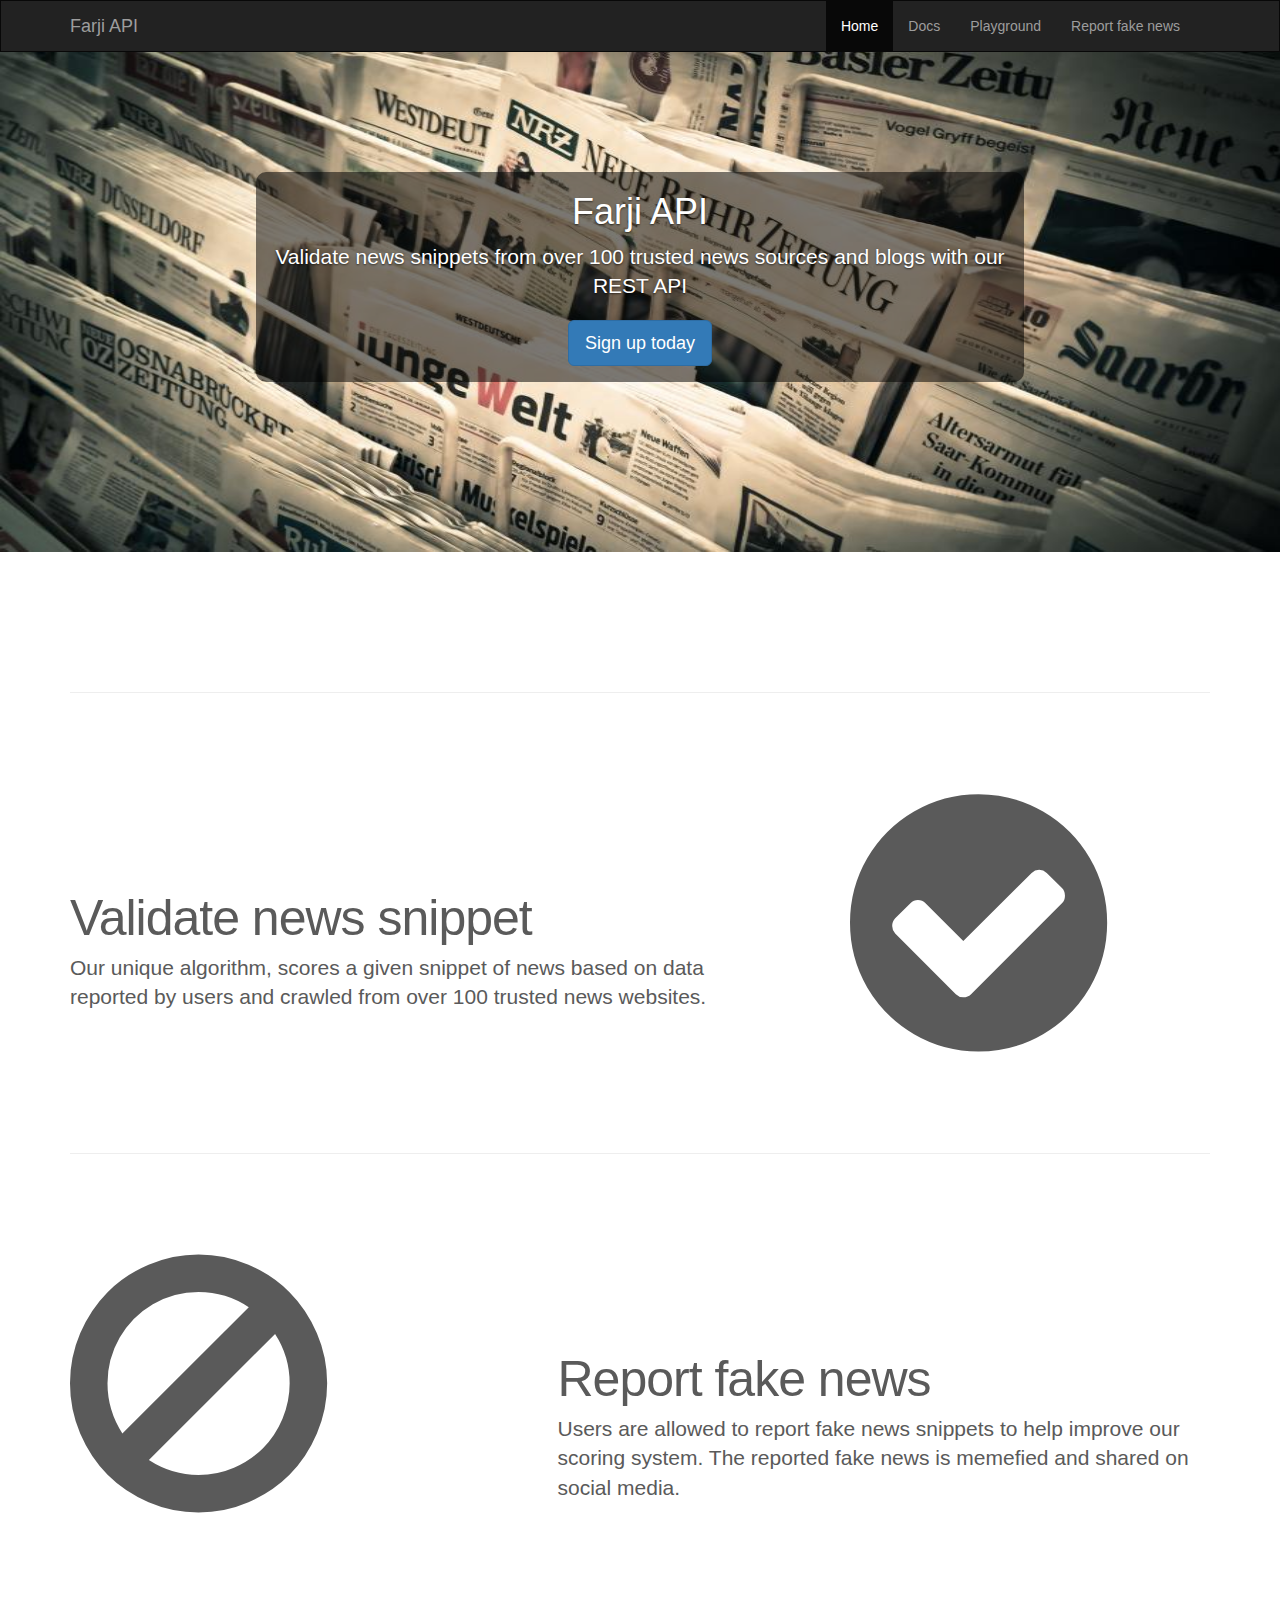
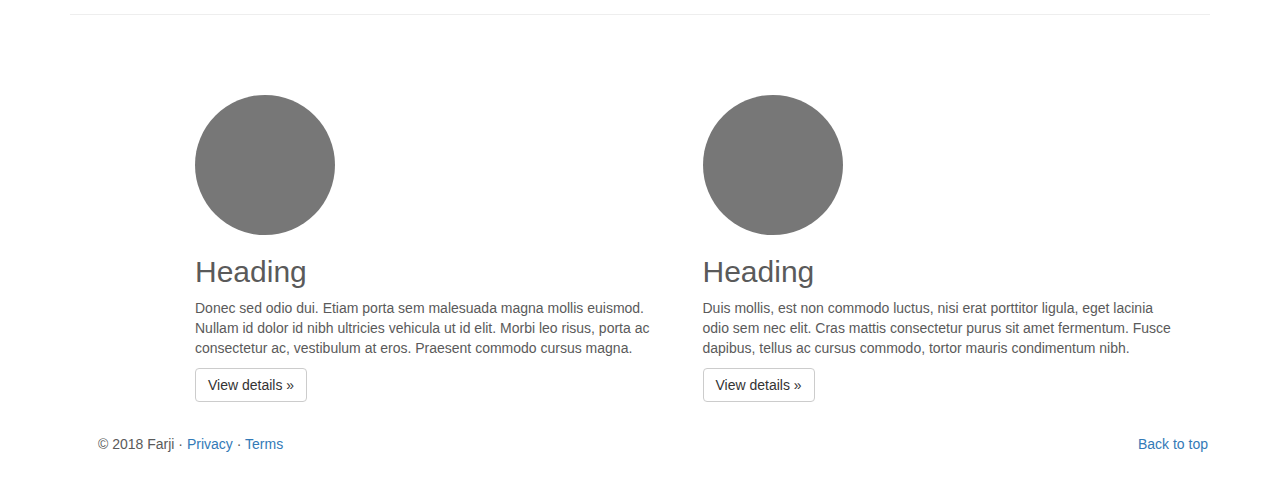
==== Frontend/index.html @ 92302d2e "removed sample" ====
<html lang="en">
  <head>
    <meta charset="utf-8">
    <meta http-equiv="X-UA-Compatible" content="IE=edge">
    <meta name="viewport" content="width=device-width, initial-scale=1">
    <!-- The above 3 meta tags *must* come first in the head; any other head content must come *after* these tags -->
    <meta name="description" content="">
    <meta name="author" content="">
    <link rel="icon" href="../../favicon.ico">

    <title>Carousel Template for Bootstrap</title>

    <!-- Bootstrap core CSS -->
    <link rel="stylesheet" href="https://maxcdn.bootstrapcdn.com/bootstrap/3.3.7/css/bootstrap.min.css">
    <link rel="stylesheet" href="vendor/font-awesome/css/font-awesome.min.css">

    <!-- Custom styles for this template -->
    <link href="css/carousel.css" rel="stylesheet">
  </head>
<!-- NAVBAR
================================================== -->
  <body>

    <nav class="navbar navbar-inverse">
      <div class="container">
        <div class="navbar-header">
          <button type="button" class="navbar-toggle collapsed" data-toggle="collapse" data-target="#navbar" aria-expanded="false" aria-controls="navbar">
            <span class="sr-only">Toggle navigation</span>
            <span class="icon-bar"></span>
            <span class="icon-bar"></span>
            <span class="icon-bar"></span>
          </button>
          <a class="navbar-brand" href="#">Farji API</a>
        </div>
        <div id="navbar" class="navbar-collapse collapse">
          <ul class="nav navbar-nav pull-right">
            <li class="active"><a href="#">Home</a></li>
            <li><a href="#about">Docs</a></li>
            <li><a href="#contact">Playground</a></li>
            <li><a href="#contact">Report fake news</a></li>
          </ul>
        </div>
      </div>
    </nav>

    <!-- Carousel
    ================================================== -->
    <div id="myCarousel" class="carousel slide" data-ride="carousel">
      <!-- Indicators -->
      <div class="carousel-inner">
        <div class="item active">
          <img class="first-slide" src="img/bg-masthead.jpg" alt="First slide">
          <div class="container">
            <div class="carousel-caption">
              <h1>Farji API</h1>
              <p>Validate news snippets from over 100 trusted news sources and blogs with our REST API</p>
              <p><a class="btn btn-lg btn-primary" href="#" role="button">Sign up today</a></p>
            </div>
          </div>
        </div>
      </div>
    </div>


    <div class="container marketing">


      <div class="row">
        
      </div>

      <!-- START THE FEATURETTES -->

      <hr class="featurette-divider">

      <div class="row featurette">
        <div class="col-md-7">
          <h2 class="featurette-heading">Validate news snippet</h2>
          <p class="lead">Our unique algorithm, scores a given snippet of news based on data reported by users and crawled from over 100 trusted news websites.</p>
        </div>
        <div class="col-md-offset-1 col-md-4">
          <i class="fa fa-check-circle fa-5x ficon"></i>
        </div>
      </div>

      <hr class="featurette-divider">

      <div class="row featurette">
        <div class="col-md-5">
          <i class="fa fa-ban fa-5x ficon"></i>
        </div>
        <div class="col-md-7">
          <h2 class="featurette-heading">Report fake news</h2>
          <p class="lead">Users are allowed to report fake news snippets to help improve our scoring system. The reported fake news is memefied and shared on social media.</p>
        </div>
      </div>

      <hr class="featurette-divider">
<!-- 
      <div class="row featurette">
        <div class="col-md-7">
          <h2 class="featurette-heading">And lastly, this one. <span class="text-muted">Checkmate.</span></h2>
          <p class="lead">Donec ullamcorper nulla non metus auctor fringilla. Vestibulum id ligula porta felis euismod semper. Praesent commodo cursus magna, vel scelerisque nisl consectetur. Fusce dapibus, tellus ac cursus commodo.</p>
        </div>
        <div class="col-md-offset-1 col-md-4">
          <i class="fa fa-check-circle fa-5x ficon"></i>
        </div>
      </div>

      <hr class="featurette-divider"> -->

      <!-- /END THE FEATURETTES -->

      <!-- Three columns of text below the carousel -->
      <div class="row col-lg-offset-1 col-lg-11">
        <div class="col-lg-6">
          <img class="img-circle" src="[data-uri]" alt="Generic placeholder image" width="140" height="140">
          <h2>Heading</h2>
          <p>Donec sed odio dui. Etiam porta sem malesuada magna mollis euismod. Nullam id dolor id nibh ultricies vehicula ut id elit. Morbi leo risus, porta ac consectetur ac, vestibulum at eros. Praesent commodo cursus magna.</p>
          <p><a class="btn btn-default" href="#" role="button">View details &raquo;</a></p>
        </div><!-- /.col-lg-6 -->
        <div class="col-lg-6">
          <img class="img-circle" src="[data-uri]" alt="Generic placeholder image" width="140" height="140">
          <h2>Heading</h2>
          <p>Duis mollis, est non commodo luctus, nisi erat porttitor ligula, eget lacinia odio sem nec elit. Cras mattis consectetur purus sit amet fermentum. Fusce dapibus, tellus ac cursus commodo, tortor mauris condimentum nibh.</p>
          <p><a class="btn btn-default" href="#" role="button">View details &raquo;</a></p>
        </div><!-- /.col-lg-6 -->
      </div><!-- /.row -->

      <!-- FOOTER -->
      <footer class="col-lg-12">
        <p class="pull-right"><a href="#">Back to top</a></p>
        <p>&copy; 2018 Farji &middot; <a href="#">Privacy</a> &middot; <a href="#">Terms</a></p>
      </footer>

    </div><!-- /.container -->


    <!-- Bootstrap core JavaScript
    ================================================== -->
    <!-- Placed at the end of the document so the pages load faster -->
    <script src="https://ajax.googleapis.com/ajax/libs/jquery/1.12.4/jquery.min.js"></script>
    <script src="vendor/bootstrap/js/bootstrap.min.js"></script>
  </body>
</html>
---- Frontend/css/carousel.css ----
/* GLOBAL STYLES
-------------------------------------------------- */
/* Padding below the footer and lighter body text */

body {
  padding-bottom: 40px;
  color: #5a5a5a;
}


/* CUSTOMIZE THE NAVBAR
-------------------------------------------------- */

/* Special class on .container surrounding .navbar, used for positioning it into place. */
.navbar-wrapper {
  position: absolute;
  top: 0;
  right: 0;
  left: 0;
  z-index: 20;
}

/* Flip around the padding for proper display in narrow viewports */
.navbar-wrapper > .container {
  padding-right: 0;
  padding-left: 0;
}
.navbar-wrapper .navbar {
  padding-right: 15px;
  padding-left: 15px;
}
.navbar-wrapper .navbar .container {
  width: auto;
}


/* CUSTOMIZE THE CAROUSEL
-------------------------------------------------- */

/* Carousel base class */
.carousel {
  height: 500px;
  margin-bottom: 60px;
}
/* Since positioning the image, we need to help out the caption */
.carousel-caption {
  z-index: 10;
  top: 24%;
  bottom: 34%;
  background-color: rgba(0, 0, 0, 0.52);
  border-radius: 10px;
}

/* Declare heights because of positioning of img element */
.carousel .item {
  height: 500px;
  background-color: #777;
}
.carousel-inner > .item > img {
  position: absolute;
  top: 0;
  left: 0;
  min-width: 100%;
  height: 500px;
}


/* MARKETING CONTENT
-------------------------------------------------- */

/* Center align the text within the three columns below the carousel */
.marketing .col-lg-4 {
  margin-bottom: 20px;
  text-align: center;
}
.marketing h2 {
  font-weight: normal;
}
.marketing .col-lg-4 p {
  margin-right: 10px;
  margin-left: 10px;
}


/* Featurettes
------------------------- */

.featurette-divider {
  margin: 80px 0; /* Space out the Bootstrap <hr> more */
}

/* Thin out the marketing headings */
.featurette-heading {
  font-weight: 300;
  line-height: 1;
  letter-spacing: -1px;
}


/* RESPONSIVE CSS
-------------------------------------------------- */

@media (min-width: 768px) {
  /* Navbar positioning foo */
  .navbar-wrapper {
    margin-top: 20px;
  }
  .navbar-wrapper .container {
    padding-right: 15px;
    padding-left: 15px;
  }
  .navbar-wrapper .navbar {
    padding-right: 0;
    padding-left: 0;
  }

  /* The navbar becomes detached from the top, so we round the corners */
  .navbar-wrapper .navbar {
    border-radius: 4px;
  }

  /* Bump up size of carousel content */
  .carousel-caption p {
    margin-bottom: 20px;
    font-size: 21px;
    line-height: 1.4;
  }

  .carousel-caption{
    padding: 0;
  }

  .featurette-heading {
    font-size: 50px;
  }
}

@media (min-width: 992px) {
  .featurette-heading {
    margin-top: 120px;
  }
}

.navbar{
  margin-bottom: 0;
  border-radius: 0;
}

.ficon{
  font-size: 30rem;
}

footer{
  margin: 22px 13px 0px 13px;
}

.validate{
  margin-top: 20px;
  border-right: #000;
  border-right-width: 2px;
  border-right-style: dotted;
}

.vresult{
  height: 100%;
}
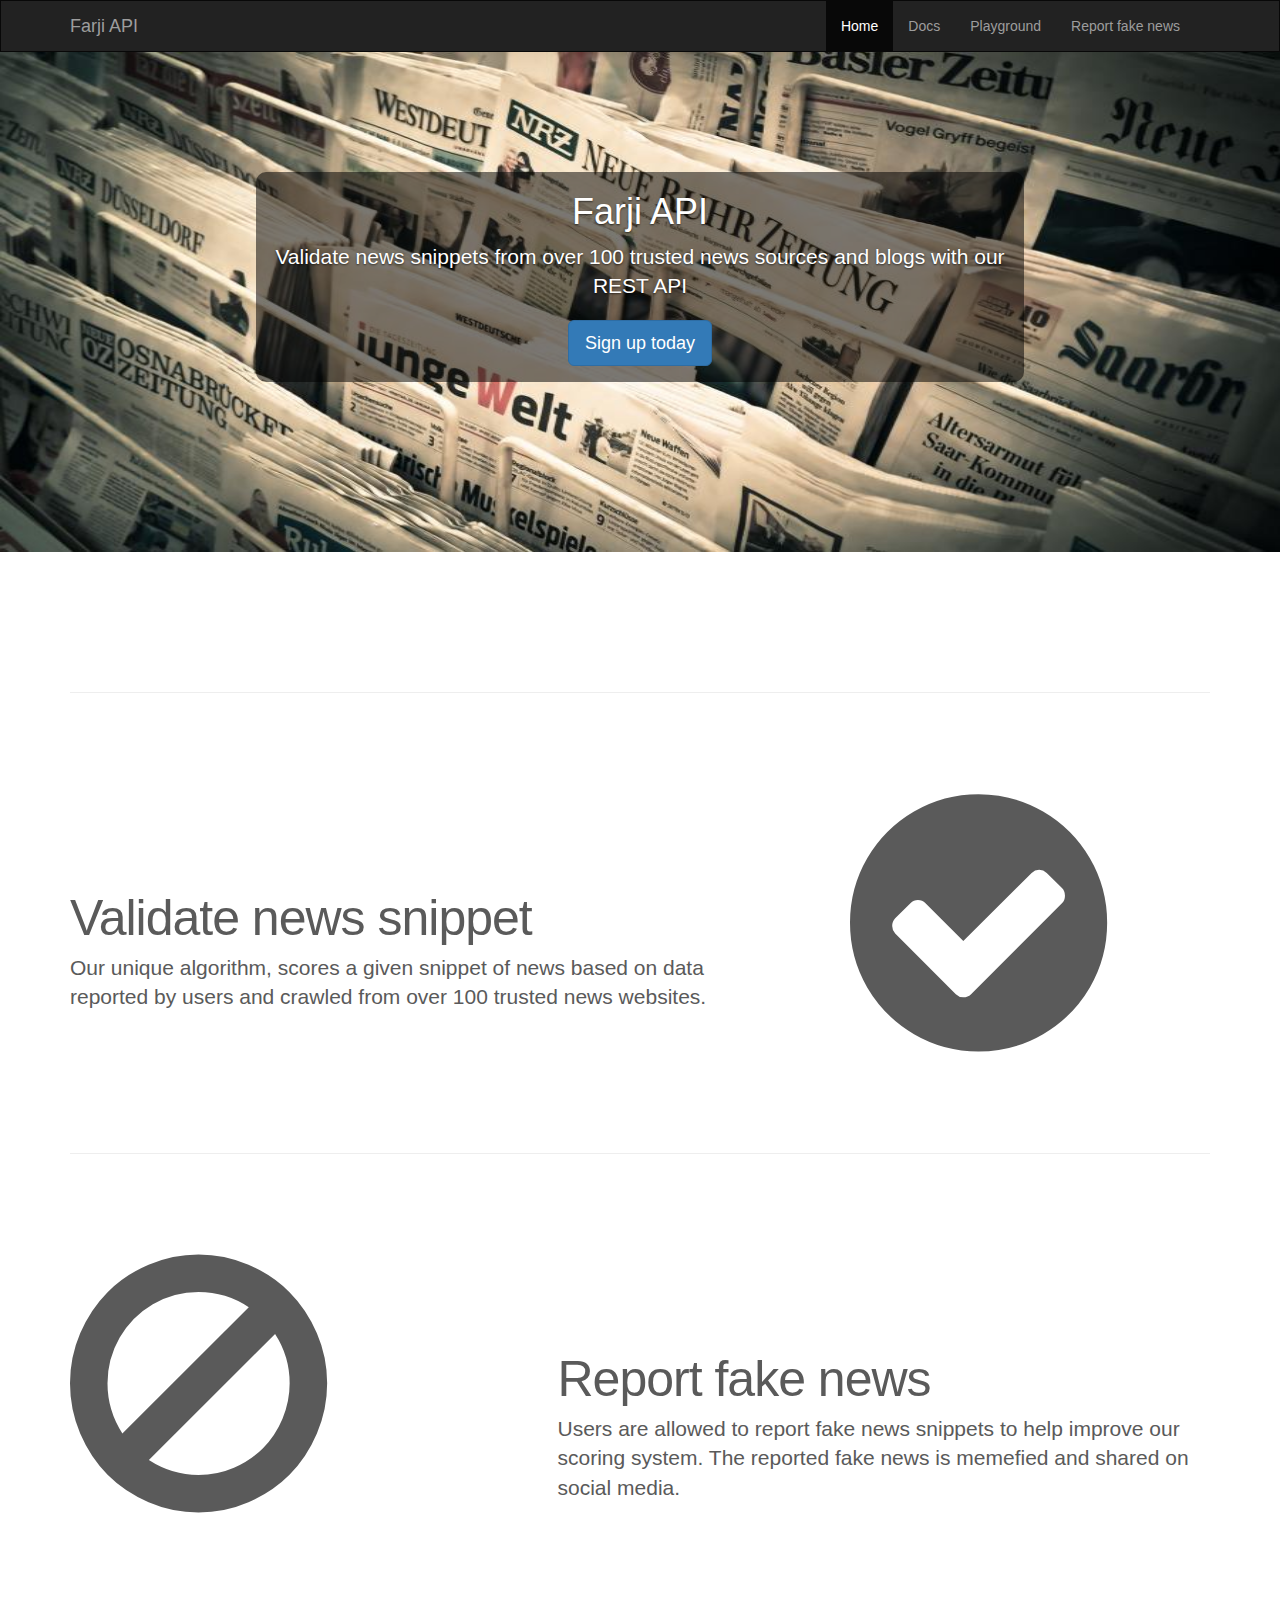
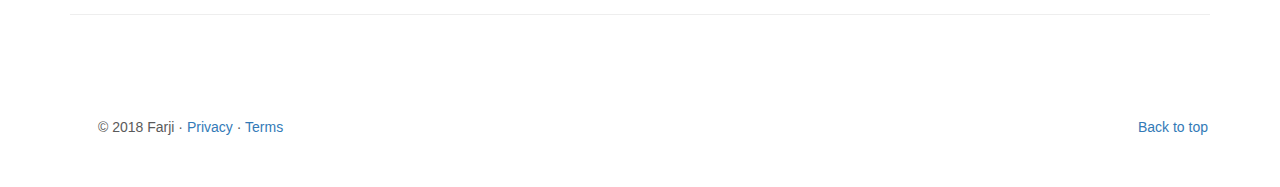
==== commit cfbe7161: "final" ====
--- a/Frontend/index.html
+++ b/Frontend/index.html
@@ -30,14 +30,14 @@
             <span class="icon-bar"></span>
             <span class="icon-bar"></span>
           </button>
-          <a class="navbar-brand" href="#">Farji API</a>
+          <a class="navbar-brand" href="/">Farji API</a>
         </div>
         <div id="navbar" class="navbar-collapse collapse">
           <ul class="nav navbar-nav pull-right">
-            <li class="active"><a href="#">Home</a></li>
-            <li><a href="#about">Docs</a></li>
-            <li><a href="#contact">Playground</a></li>
-            <li><a href="#contact">Report fake news</a></li>
+            <li class="active"><a href="/">Home</a></li>
+            <li><a href="http://10.5.61.44:8000/docs/">Docs</a></li>
+            <li><a href="/play.html">Playground</a></li>
+            <li><a href="/report.html">Report fake news</a></li>
           </ul>
         </div>
       </div>
@@ -96,36 +96,8 @@
       </div>
 
       <hr class="featurette-divider">
-<!-- 
-      <div class="row featurette">
-        <div class="col-md-7">
-          <h2 class="featurette-heading">And lastly, this one. <span class="text-muted">Checkmate.</span></h2>
-          <p class="lead">Donec ullamcorper nulla non metus auctor fringilla. Vestibulum id ligula porta felis euismod semper. Praesent commodo cursus magna, vel scelerisque nisl consectetur. Fusce dapibus, tellus ac cursus commodo.</p>
-        </div>
-        <div class="col-md-offset-1 col-md-4">
-          <i class="fa fa-check-circle fa-5x ficon"></i>
-        </div>
-      </div>
-
-      <hr class="featurette-divider"> -->
-
-      <!-- /END THE FEATURETTES -->
 
       <!-- Three columns of text below the carousel -->
-      <div class="row col-lg-offset-1 col-lg-11">
-        <div class="col-lg-6">
-          <img class="img-circle" src="[data-uri]" alt="Generic placeholder image" width="140" height="140">
-          <h2>Heading</h2>
-          <p>Donec sed odio dui. Etiam porta sem malesuada magna mollis euismod. Nullam id dolor id nibh ultricies vehicula ut id elit. Morbi leo risus, porta ac consectetur ac, vestibulum at eros. Praesent commodo cursus magna.</p>
-          <p><a class="btn btn-default" href="#" role="button">View details &raquo;</a></p>
-        </div><!-- /.col-lg-6 -->
-        <div class="col-lg-6">
-          <img class="img-circle" src="[data-uri]" alt="Generic placeholder image" width="140" height="140">
-          <h2>Heading</h2>
-          <p>Duis mollis, est non commodo luctus, nisi erat porttitor ligula, eget lacinia odio sem nec elit. Cras mattis consectetur purus sit amet fermentum. Fusce dapibus, tellus ac cursus commodo, tortor mauris condimentum nibh.</p>
-          <p><a class="btn btn-default" href="#" role="button">View details &raquo;</a></p>
-        </div><!-- /.col-lg-6 -->
-      </div><!-- /.row -->
 
       <!-- FOOTER -->
       <footer class="col-lg-12">
@@ -142,4 +114,24 @@
     <script src="https://ajax.googleapis.com/ajax/libs/jquery/1.12.4/jquery.min.js"></script>
     <script src="vendor/bootstrap/js/bootstrap.min.js"></script>
   </body>
-</html>+</html>
+
+
+
+<div class="modal fade" id="myModal" tabindex="-1" role="dialog">
+  <div class="modal-dialog" role="document">
+    <div class="modal-content">
+      <div class="modal-header">
+        <button type="button" class="close" data-dismiss="modal" aria-label="Close"><span aria-hidden="true">&times;</span></button>
+        <h4 class="modal-title">Modal title</h4>
+      </div>
+      <div class="modal-body">
+        <p>One fine body&hellip;</p>
+      </div>
+      <div class="modal-footer">
+        <button type="button" class="btn btn-default" data-dismiss="modal">Close</button>
+        <button type="button" class="btn btn-primary">Save changes</button>
+      </div>
+    </div><!-- /.modal-content -->
+  </div><!-- /.modal-dialog -->
+</div><!-- /.modal -->--- a/Frontend/css/carousel.css
+++ b/Frontend/css/carousel.css
@@ -155,7 +155,7 @@
 }
 
 .validate{
-  margin-top: 20px;
+  /*margin-top: 20px;*/
   border-right: #000;
   border-right-width: 2px;
   border-right-style: dotted;
@@ -163,4 +163,12 @@
 
 .vresult{
   height: 100%;
+}
+
+.list-group-item{
+  margin: 11px 0px 11px 0px;
+}
+
+.inp{
+  margin: 4px;
 }